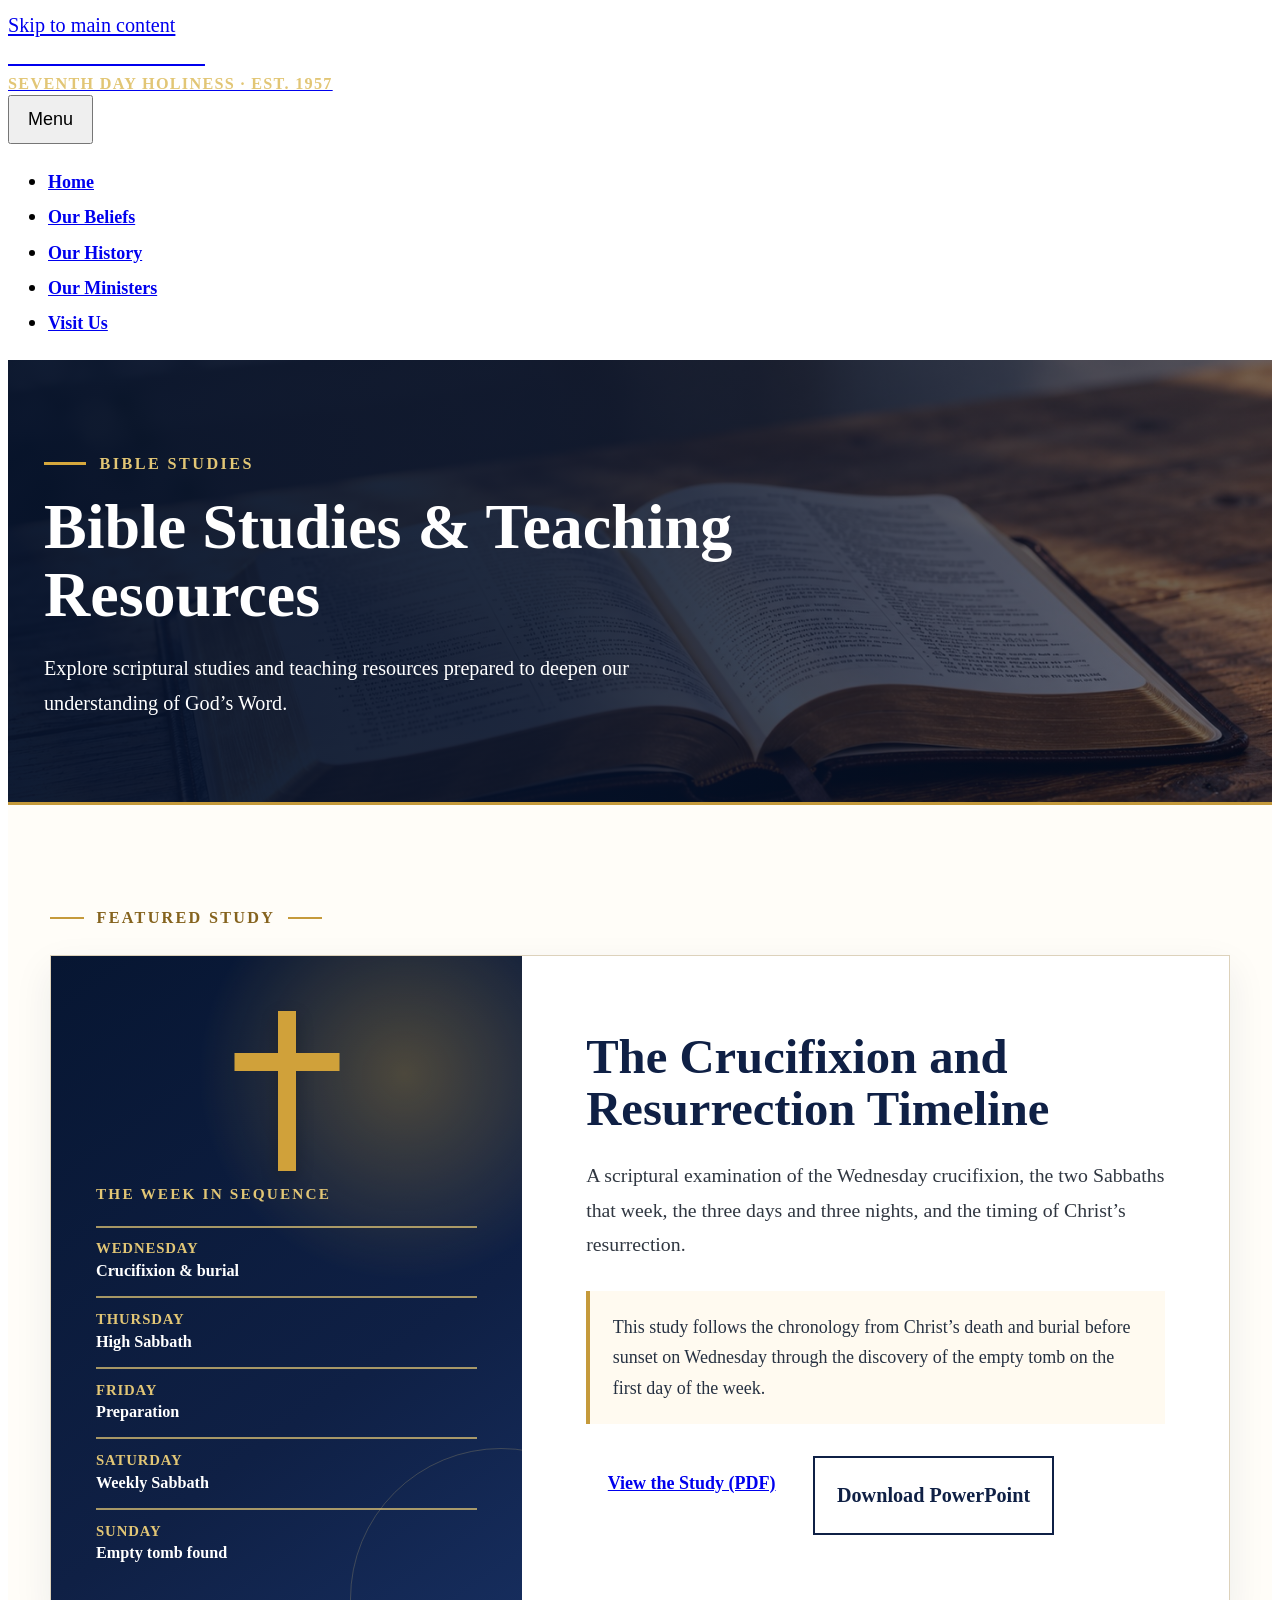
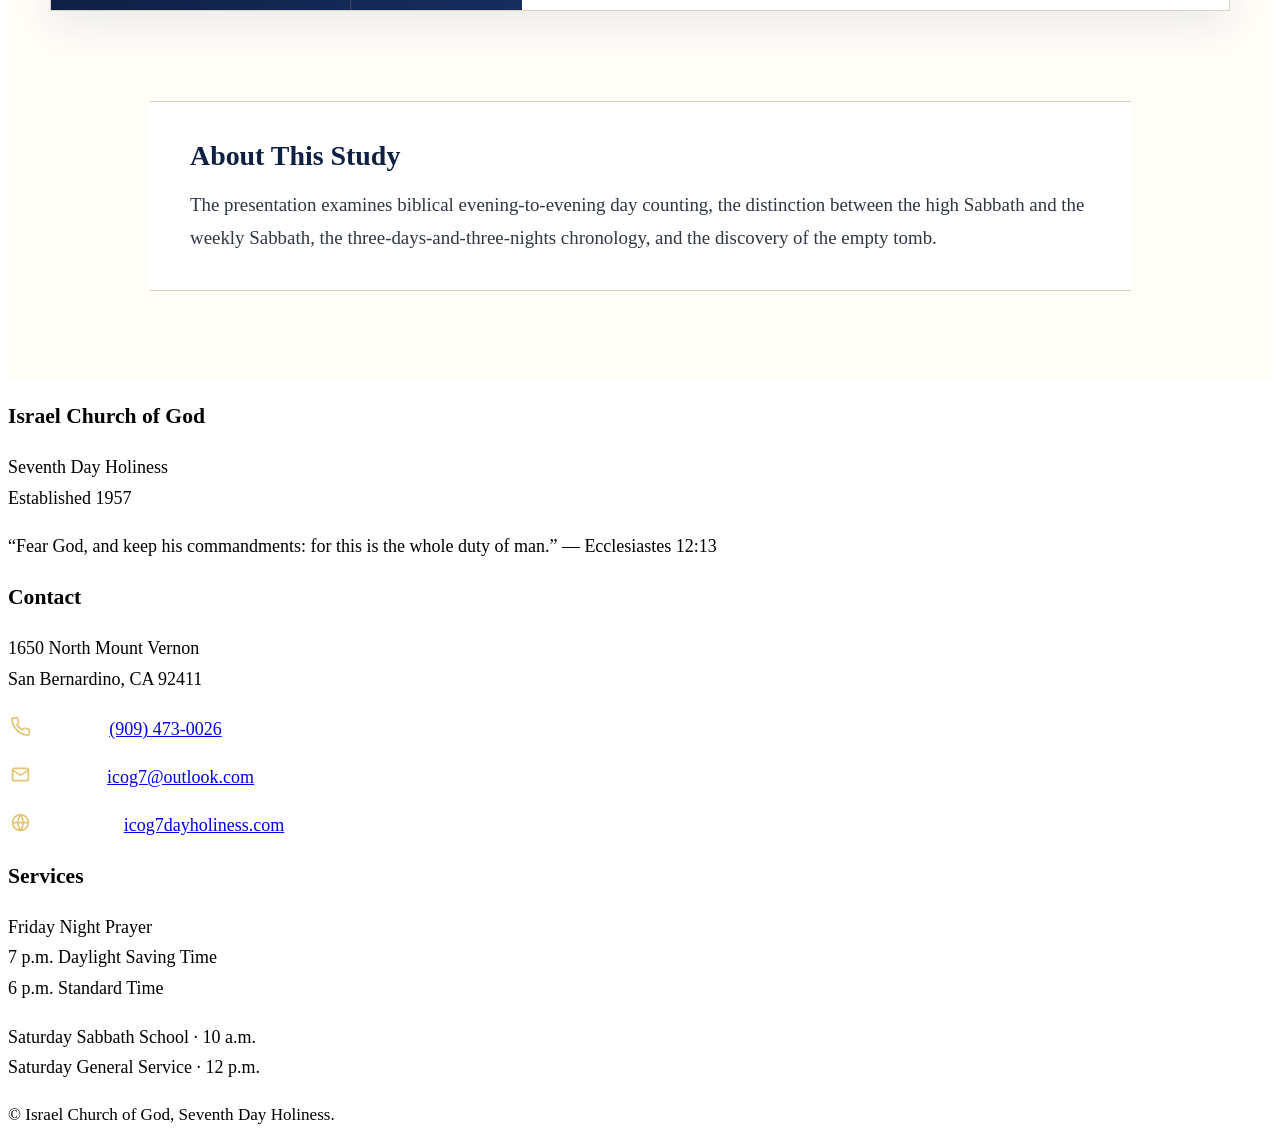
==== bible-studies.html @ 7fd2f8ec "Make Bible study timeline vertical on all devices Updated the featured crucifixion study timeline so" ====
<!doctype html>
<html lang="en">

<head>
<meta charset="utf-8">
<meta name="viewport" content="width=device-width,initial-scale=1">

<title>Bible Studies | Israel Church of God</title>

<meta
  name="description"
  content="Bible studies and teaching resources from Israel Church of God, Seventh Day Holiness."
>

<link rel="stylesheet" href="assets/styles.css">

<link
  rel="icon"
  href="assets/images/church-icon.svg"
  type="image/svg+xml"
>

<style>

/* =========================================================
   ACCESSIBILITY
========================================================= */

html {
  font-size:18px;
}

body {
  font-size:1.12rem;
  line-height:1.75;
}

p,
li {
  line-height:1.75;
}

nav a {
  font-size:1rem !important;
  font-weight:700;
}

.btn {
  min-height:48px;
  padding:.85rem 1.2rem !important;
  font-size:1rem !important;
  font-weight:800;
  line-height:1.25;
}

/* =========================================================
   HEADER
========================================================= */

.brand {
  display:flex;
  align-items:center;
}

.brand strong {
  display:block;
  color:#ffffff !important;
  font-size:1.2rem;
  line-height:1.2;
}

.brand span {
  display:block;
  margin-top:.2rem;
  color:#e2c675 !important;
  font-size:.9rem;
  font-weight:bold;
  letter-spacing:.08em;
  line-height:1.4;
}

.menu-btn {
  min-height:48px;
  padding:.65rem 1rem;
  font-size:1rem !important;
}

/* =========================================================
   BIBLE STUDIES HERO
========================================================= */

.studies-hero {
  position:relative;
  min-height:360px;
  display:flex;
  align-items:center;
  overflow:hidden;
  background:
    linear-gradient(
      90deg,
      rgba(5,18,43,.96) 0%,
      rgba(5,18,43,.89) 42%,
      rgba(5,18,43,.55) 100%
    ),
    url("assets/images/open-bible.jpg")
    center 54% / cover no-repeat;
  border-bottom:3px solid #c59a3b;
}

.studies-hero-inner {
  width:100%;
  max-width:1200px;
  margin:0 auto;
  padding:4.5rem 2rem;
}

.studies-kicker {
  display:inline-flex;
  align-items:center;
  gap:.75rem;
  margin-bottom:.85rem;
  color:#e2c675;
  font-size:.9rem;
  font-weight:800;
  letter-spacing:.15em;
  text-transform:uppercase;
}

.studies-kicker::before {
  content:"";
  width:42px;
  height:3px;
  background:#d6a83d;
}

.studies-hero h1 {
  max-width:800px;
  margin:0 0 1.2rem;
  color:#ffffff;
  font-family:Georgia, "Times New Roman", serif;
  font-size:clamp(2.6rem,5vw,4.25rem);
  line-height:1.06;
}

.studies-hero p {
  max-width:700px;
  margin:0;
  color:#ffffff;
  font-size:1.12rem;
  line-height:1.75;
}

/* =========================================================
   FEATURED STUDY
========================================================= */

.featured-section {
  padding:5rem 0;
  background:#fffdf8;
}

.featured-inner {
  max-width:1180px;
  margin:0 auto;
}

.featured-label {
  display:inline-flex;
  align-items:center;
  gap:.7rem;
  margin-bottom:1.25rem;
  color:#85631e;
  font-size:.9rem;
  font-weight:800;
  letter-spacing:.14em;
  text-transform:uppercase;
}

.featured-label::before,
.featured-label::after {
  content:"";
  width:34px;
  height:2px;
  background:#c59a3b;
}

.featured-study {
  display:grid;
  grid-template-columns:minmax(300px,.8fr) minmax(0,1.2fr);
  overflow:hidden;
  background:#ffffff;
  border:1px solid #ddd2bb;
  box-shadow:0 14px 36px rgba(15,32,69,.08);
}

/* =========================================================
   STUDY VISUAL
========================================================= */

.study-visual {
  position:relative;
  min-height:560px;
  display:flex;
  flex-direction:column;
  justify-content:space-between;
  padding:2.5rem;
  overflow:hidden;
  color:#ffffff;
  background:
    radial-gradient(
      circle at 75% 18%,
      rgba(197,154,59,.35),
      transparent 32%
    ),
    linear-gradient(
      145deg,
      #071632 0%,
      #0f2045 65%,
      #162d5d 100%
    );
}

.study-visual::after {
  content:"";
  position:absolute;
  width:300px;
  height:300px;
  right:-130px;
  bottom:-140px;
  border:1px solid rgba(226,198,117,.22);
  border-radius:50%;
}

.cross-wrap {
  position:relative;
  z-index:1;
  height:180px;
  display:flex;
  align-items:center;
  justify-content:center;
}

.cross {
  position:relative;
  width:18px;
  height:160px;
  background:#d0a13a;
  box-shadow:0 6px 18px rgba(0,0,0,.22);
}

.cross::after {
  content:"";
  position:absolute;
  top:42px;
  left:50%;
  width:105px;
  height:18px;
  background:#d0a13a;
  transform:translateX(-50%);
}

/* =========================================================
   VERTICAL WEEK TIMELINE
========================================================= */

.timeline-mini {
  position:relative;
  z-index:1;
  width:100%;
}

.timeline-mini-label {
  margin-bottom:1rem;
  color:#e2c675;
  font-size:.85rem;
  font-weight:800;
  letter-spacing:.14em;
  text-transform:uppercase;
}

.timeline-mini-grid {
  display:grid;
  grid-template-columns:1fr;
  gap:.75rem;
  width:100%;
}

.timeline-mini-item {
  width:100%;
  padding:.6rem 0 0;
  border-top:2px solid rgba(226,198,117,.72);
  font-size:.9rem;
  font-weight:700;
  line-height:1.4;
  box-sizing:border-box;
}

.timeline-mini-item strong {
  display:block;
  margin-bottom:.05rem;
  color:#e2c675;
  font-size:.82rem;
  letter-spacing:.06em;
  text-transform:uppercase;
}

/* =========================================================
   STUDY COPY
========================================================= */

.study-copy {
  display:flex;
  flex-direction:column;
  justify-content:center;
  padding:clamp(2.5rem,5vw,4.5rem);
}

.study-copy h2 {
  max-width:720px;
  margin:0 0 1.25rem;
  color:#0f2045;
  font-family:Georgia, "Times New Roman", serif;
  font-size:clamp(2.2rem,3.8vw,3.4rem);
  line-height:1.08;
}

.study-intro {
  max-width:700px;
  margin:0 0 1.6rem;
  color:#303741;
  font-size:1.1rem;
  line-height:1.75;
}

.study-summary {
  max-width:700px;
  margin:0 0 1.8rem;
  padding:1.15rem 1.25rem;
  color:#263142;
  background:#fffaf0;
  border-left:4px solid #c59a3b;
  font-size:1rem;
  line-height:1.7;
}

.study-actions {
  display:flex;
  flex-wrap:wrap;
  gap:.9rem;
}

.study-actions .btn-secondary {
  display:inline-flex;
  align-items:center;
  justify-content:center;
  min-height:48px;
  padding:.85rem 1.2rem;
  color:#0f2045;
  background:#ffffff;
  border:2px solid #0f2045;
  font-weight:800;
  text-decoration:none;
  box-sizing:border-box;
}

.study-actions .btn-secondary:hover,
.study-actions .btn-secondary:focus {
  color:#ffffff;
  background:#0f2045;
}

/* =========================================================
   ABOUT THE STUDY
========================================================= */

.study-note-section {
  padding:0 0 5rem;
  background:#fffdf8;
}

.study-note {
  max-width:900px;
  margin:0 auto;
  padding:2rem 2.25rem;
  background:#ffffff;
  border-top:1px solid #d9cfb9;
  border-bottom:1px solid #d9cfb9;
}

.study-note h3 {
  margin:0 0 .75rem;
  color:#0f2045;
  font-family:Georgia, "Times New Roman", serif;
  font-size:1.55rem;
  line-height:1.3;
}

.study-note p {
  margin:0;
  color:#303741;
  font-size:1.05rem;
  line-height:1.75;
}

/* =========================================================
   FOOTER
========================================================= */

footer h3 {
  font-size:1.2rem !important;
  line-height:1.3;
}

footer p,
footer a {
  font-size:1rem !important;
  line-height:1.7;
}

.copyright {
  font-size:.95rem !important;
  line-height:1.6;
}

.footer-contact-list {
  display:flex;
  flex-direction:column;
  gap:.85rem;
  margin-top:1rem;
}

.footer-contact-item {
  display:flex;
  align-items:flex-start;
  gap:.65rem;
  line-height:1.6;
}

.footer-contact-icon {
  display:inline-flex;
  width:24px;
  height:24px;
  flex:0 0 24px;
  align-items:center;
  justify-content:center;
  margin-top:.15rem;
  color:#e2c675;
}

.footer-contact-icon svg {
  display:block;
  width:21px;
  height:21px;
  fill:none;
  stroke:currentColor;
  stroke-width:2;
  stroke-linecap:round;
  stroke-linejoin:round;
}

.footer-contact-text {
  min-width:0;
}

.footer-contact-label {
  color:#ffffff;
  font-weight:800;
}

.footer-contact-item a {
  overflow-wrap:anywhere;
}

/* =========================================================
   FOCUS VISIBILITY
========================================================= */

a:focus-visible,
button:focus-visible {
  outline:3px solid #f1c75b;
  outline-offset:4px;
}

/* =========================================================
   RESPONSIVE
========================================================= */

@media(max-width:900px) {

  .featured-study {
    grid-template-columns:1fr;
  }

  .study-visual {
    min-height:520px;
  }

  .cross-wrap {
    height:150px;
  }

}

@media(max-width:700px) {

  .studies-hero {
    min-height:320px;
  }

  .studies-hero-inner {
    padding:3.5rem 1.35rem;
  }

  .featured-section {
    padding:3.75rem 0;
  }

  .featured-inner {
    padding:0 1.35rem;
  }

  .study-visual {
    min-height:520px;
    padding:2rem 1.35rem;
  }

  .cross-wrap {
    height:145px;
  }

  .study-copy {
    padding:2.75rem 1.35rem;
  }

  .study-actions {
    flex-direction:column;
  }

  .study-actions a {
    width:100%;
    box-sizing:border-box;
    text-align:center;
  }

  .study-note-section {
    padding:0 1.35rem 4rem;
  }

  .study-note {
    padding:1.75rem 1.35rem;
  }

}

@media(max-width:560px) {

  html {
    font-size:17px;
  }

  .brand strong {
    font-size:1.08rem;
  }

  .brand span {
    font-size:.88rem;
    letter-spacing:.06em;
  }

  .studies-hero h1 {
    font-size:clamp(2.4rem,11vw,3.1rem);
  }

  .study-copy h2 {
    font-size:clamp(2.1rem,9vw,2.8rem);
  }

  .timeline-mini-item {
    font-size:.95rem;
  }

  .timeline-mini-item strong {
    font-size:.85rem;
  }

}

</style>
</head>

<body>

<a class="skip" href="#main">
Skip to main content
</a>

<header>

<div class="header-inner">

<a class="brand" href="index.html">

<div>

<strong>
Israel Church of God
</strong>

<span>
SEVENTH DAY HOLINESS · EST. 1957
</span>

</div>

</a>

<button
  class="menu-btn"
  type="button"
  aria-expanded="false"
>
Menu
</button>

<nav aria-label="Primary navigation">

<ul>

<li>
<a href="index.html">
Home
</a>
</li>

<li>
<a href="beliefs.html">
Our Beliefs
</a>
</li>

<li>
<a href="history.html">
Our History
</a>
</li>

<li>
<a href="ministers.html">
Our Ministers
</a>
</li>

<li>
<a href="visit.html">
Visit Us
</a>
</li>

</ul>

</nav>

</div>

</header>

<main id="main">

<!-- =========================================================
     BIBLE STUDIES HERO
========================================================= -->

<section class="studies-hero">

<div class="studies-hero-inner">

<div class="studies-kicker">
Bible Studies
</div>

<h1>
Bible Studies &amp; Teaching Resources
</h1>

<p>
Explore scriptural studies and teaching resources prepared to
deepen our understanding of God’s Word.
</p>

</div>

</section>

<!-- =========================================================
     FEATURED STUDY
========================================================= -->

<section class="featured-section">

<div class="container">

<div class="featured-inner">

<div class="featured-label">
Featured Study
</div>

<article class="featured-study">

<!-- LEFT VISUAL PANEL -->

<div class="study-visual" aria-hidden="true">

<div class="cross-wrap">
<div class="cross"></div>
</div>

<div class="timeline-mini">

<div class="timeline-mini-label">
The Week in Sequence
</div>

<div class="timeline-mini-grid">

<div class="timeline-mini-item">
<strong>Wednesday</strong>
Crucifixion &amp; burial
</div>

<div class="timeline-mini-item">
<strong>Thursday</strong>
High Sabbath
</div>

<div class="timeline-mini-item">
<strong>Friday</strong>
Preparation
</div>

<div class="timeline-mini-item">
<strong>Saturday</strong>
Weekly Sabbath
</div>

<div class="timeline-mini-item">
<strong>Sunday</strong>
Empty tomb found
</div>

</div>

</div>

</div>

<!-- RIGHT STUDY CONTENT -->

<div class="study-copy">

<h2>
The Crucifixion and Resurrection Timeline
</h2>

<p class="study-intro">
A scriptural examination of the Wednesday crucifixion,
the two Sabbaths that week, the three days and three nights,
and the timing of Christ’s resurrection.
</p>

<div class="study-summary">
This study follows the chronology from Christ’s death and burial
before sunset on Wednesday through the discovery of the empty tomb
on the first day of the week.
</div>

<div class="study-actions">

<a
  class="btn btn-gold"
  href="assets/studies/crucifixion-resurrection-timeline.pdf"
  target="_blank"
  rel="noopener"
>
View the Study (PDF)
</a>

<a
  class="btn-secondary"
  href="assets/studies/crucifixion-resurrection-timeline.pptx"
  download
>
Download PowerPoint
</a>

</div>

</div>

</article>

</div>

</div>

</section>

<!-- =========================================================
     ABOUT THE STUDY
========================================================= -->

<section class="study-note-section">

<div class="study-note">

<h3>
About This Study
</h3>

<p>
The presentation examines biblical evening-to-evening
day counting, the distinction between the high Sabbath and
the weekly Sabbath, the three-days-and-three-nights chronology,
and the discovery of the empty tomb.
</p>

</div>

</section>

</main>

<footer>

<div class="footer-grid">

<div>

<h3>
Israel Church of God
</h3>

<p>
Seventh Day Holiness<br>
Established 1957
</p>

<p>
“Fear God, and keep his commandments: for this is the whole
duty of man.” — Ecclesiastes 12:13
</p>

</div>

<div>

<h3>
Contact
</h3>

<p>
1650 North Mount Vernon<br>
San Bernardino, CA 92411
</p>

<div class="footer-contact-list">

<div class="footer-contact-item">

<span
  class="footer-contact-icon"
  aria-hidden="true"
>
<svg viewBox="0 0 24 24">
  <path d="M22 16.92v3a2 2 0 0 1-2.18 2 19.79 19.79 0 0 1-8.63-3.07 19.5 19.5 0 0 1-6-6A19.79 19.79 0 0 1 2.12 4.18 2 2 0 0 1 4.11 2h3a2 2 0 0 1 2 1.72c.12.9.33 1.78.62 2.63a2 2 0 0 1-.45 2.11L8 9.73a16 16 0 0 0 6 6l1.27-1.27a2 2 0 0 1 2.11-.45c.85.29 1.73.5 2.63.62A2 2 0 0 1 22 16.92z"/>
</svg>
</span>

<div class="footer-contact-text">

<span class="footer-contact-label">
Phone:
</span>

<a href="tel:+19094730026">
(909) 473-0026
</a>

</div>

</div>

<div class="footer-contact-item">

<span
  class="footer-contact-icon"
  aria-hidden="true"
>
<svg viewBox="0 0 24 24">
  <rect x="3" y="5" width="18" height="14" rx="2"/>
  <path d="m3 7 9 6 9-6"/>
</svg>
</span>

<div class="footer-contact-text">

<span class="footer-contact-label">
Email:
</span>

<a href="mailto:icog7@outlook.com">
icog7@outlook.com
</a>

</div>

</div>

<div class="footer-contact-item">

<span
  class="footer-contact-icon"
  aria-hidden="true"
>
<svg viewBox="0 0 24 24">
  <circle cx="12" cy="12" r="9"/>
  <path d="M3 12h18"/>
  <path d="M12 3a15 15 0 0 1 0 18"/>
  <path d="M12 3a15 15 0 0 0 0 18"/>
</svg>
</span>

<div class="footer-contact-text">

<span class="footer-contact-label">
Website:
</span>

<a
  href="https://icog7dayholiness.com"
  target="_blank"
  rel="noopener"
>
icog7dayholiness.com
</a>

</div>

</div>

</div>

</div>

<div>

<h3>
Services
</h3>

<p>
Friday Night Prayer<br>
7 p.m. Daylight Saving Time<br>
6 p.m. Standard Time
</p>

<p>
Saturday Sabbath School · 10 a.m.<br>
Saturday General Service · 12 p.m.
</p>

</div>

</div>

<div class="copyright">
© <span data-year></span>
Israel Church of God, Seventh Day Holiness.
</div>

</footer>

<script src="assets/script.js"></script>

</body>
</html>
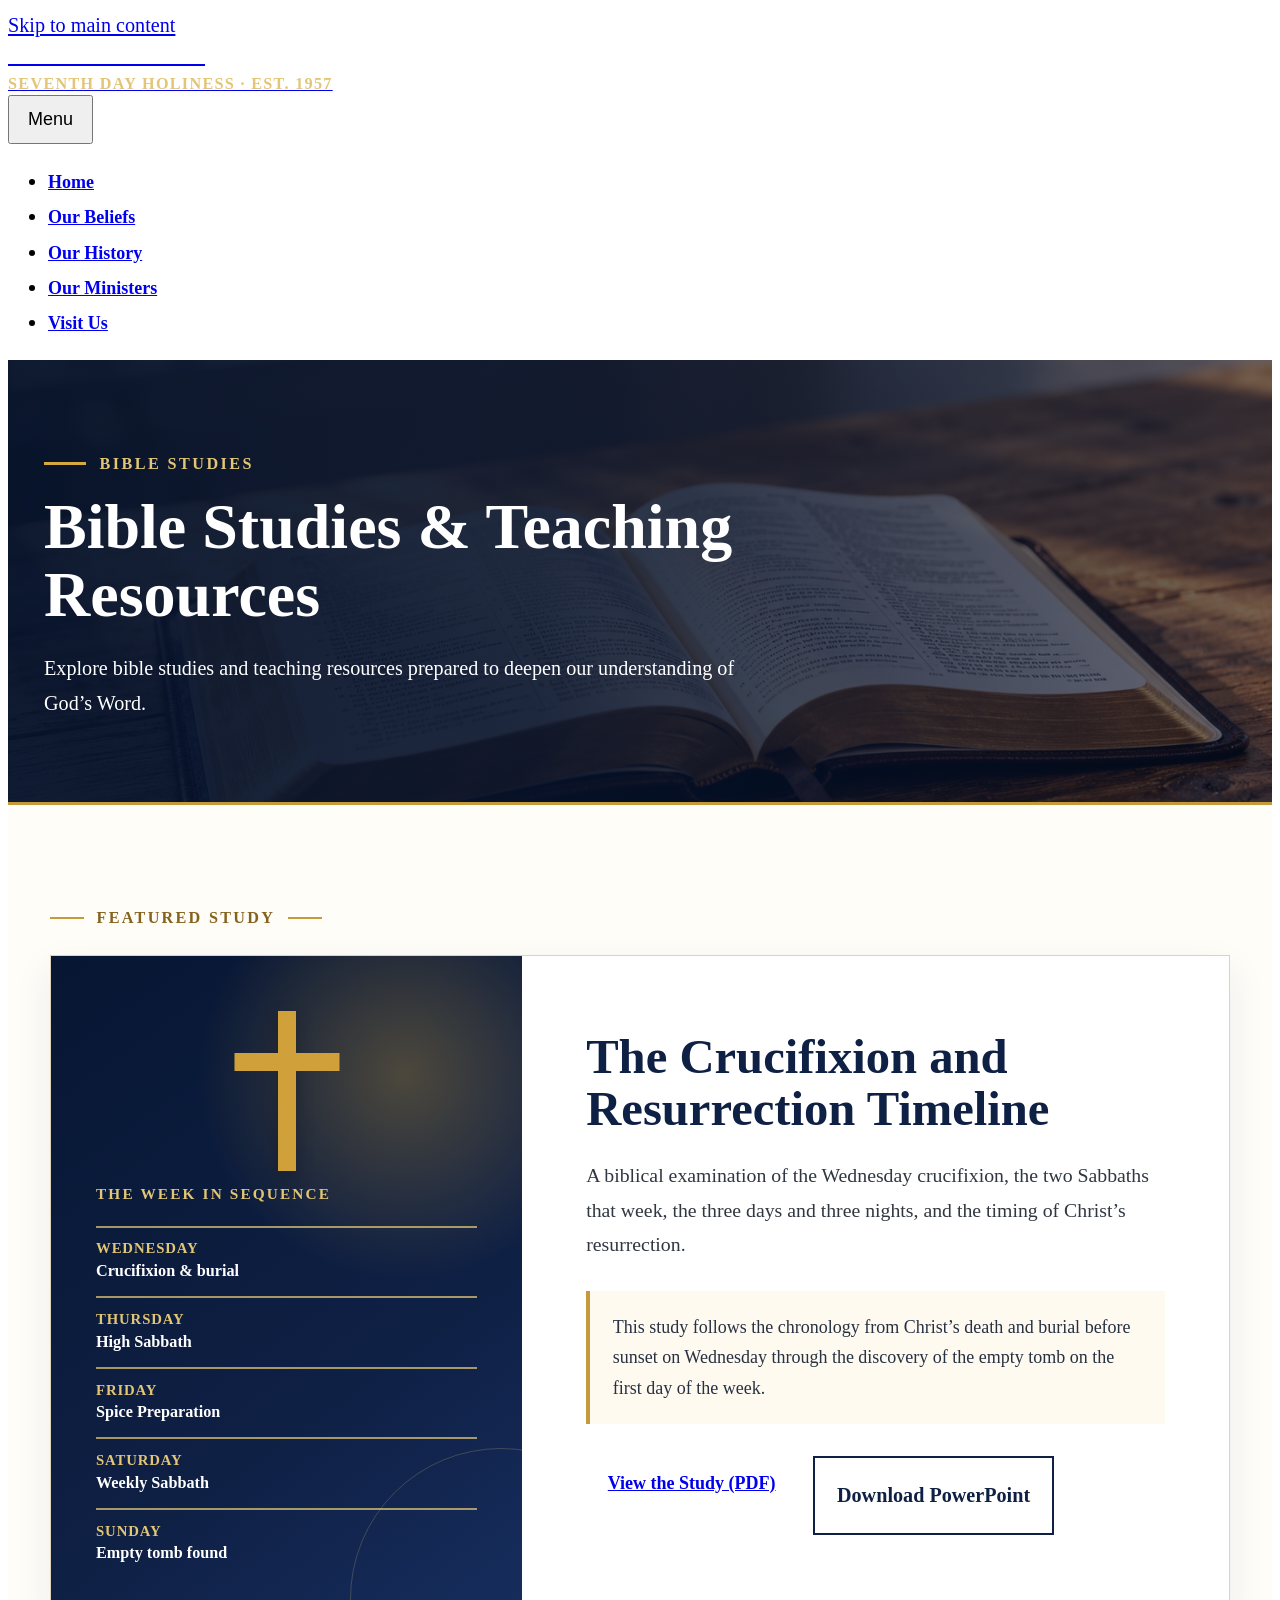
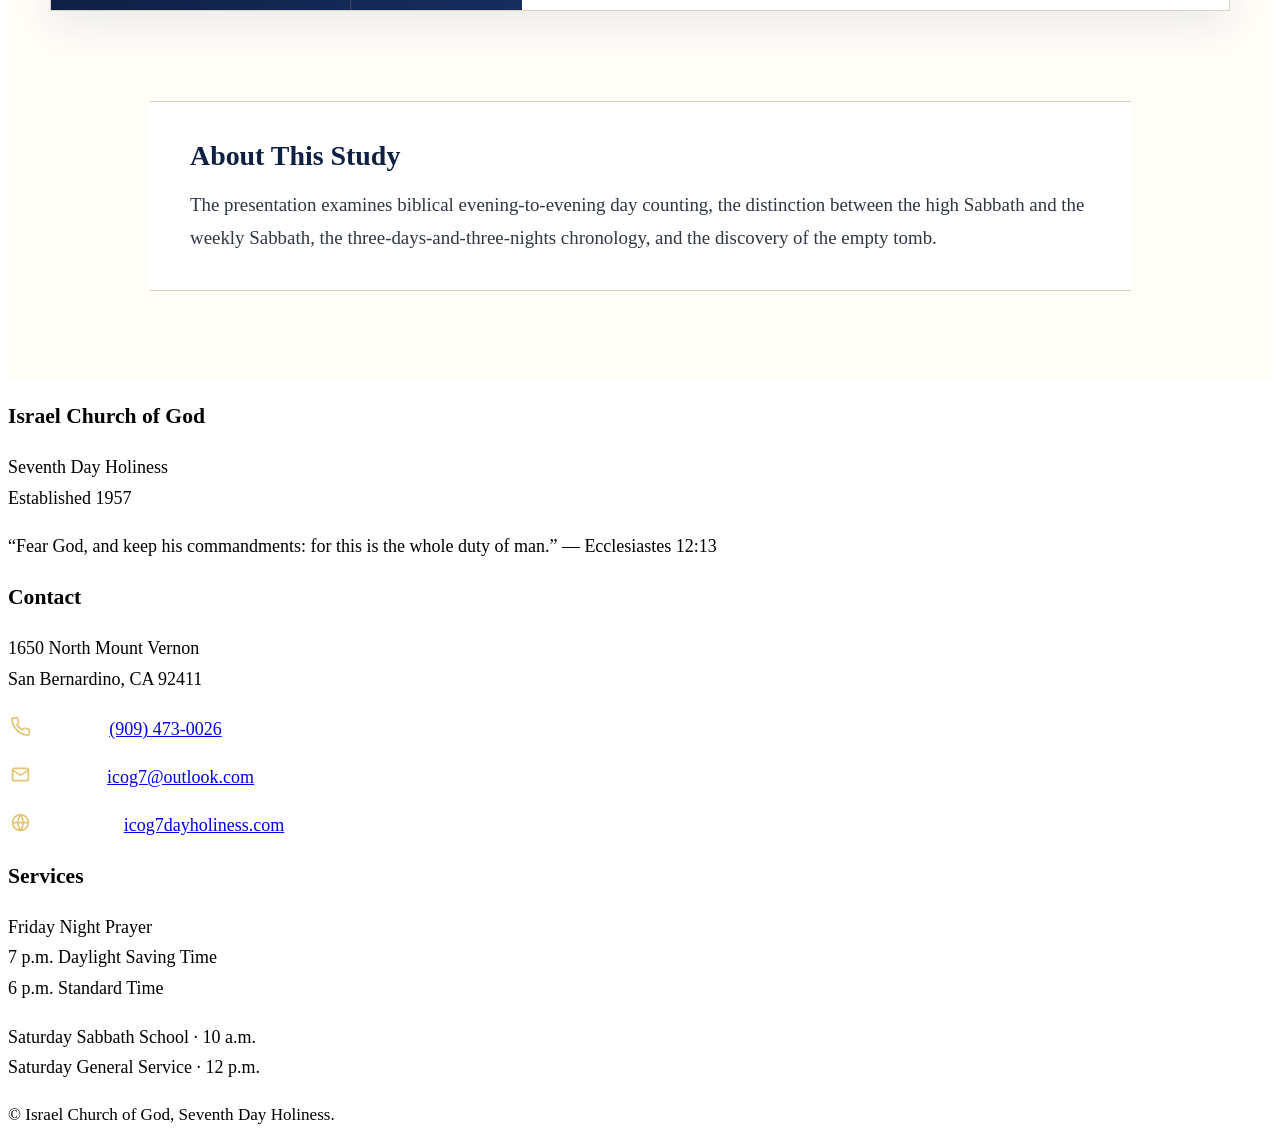
==== commit 8ecadcaf: "Edited scriptural and spice preparation We don't call off the bible scripture so I removed that refe" ====
--- a/bible-studies.html
+++ b/bible-studies.html
@@ -683,7 +683,7 @@
 </h1>
 
 <p>
-Explore scriptural studies and teaching resources prepared to
+Explore bible studies and teaching resources prepared to
 deepen our understanding of God’s Word.
 </p>
 
@@ -735,7 +735,7 @@
 
 <div class="timeline-mini-item">
 <strong>Friday</strong>
-Preparation
+Spice Preparation
 </div>
 
 <div class="timeline-mini-item">
@@ -763,7 +763,7 @@
 </h2>
 
 <p class="study-intro">
-A scriptural examination of the Wednesday crucifixion,
+A biblical examination of the Wednesday crucifixion,
 the two Sabbaths that week, the three days and three nights,
 and the timing of Christ’s resurrection.
 </p>
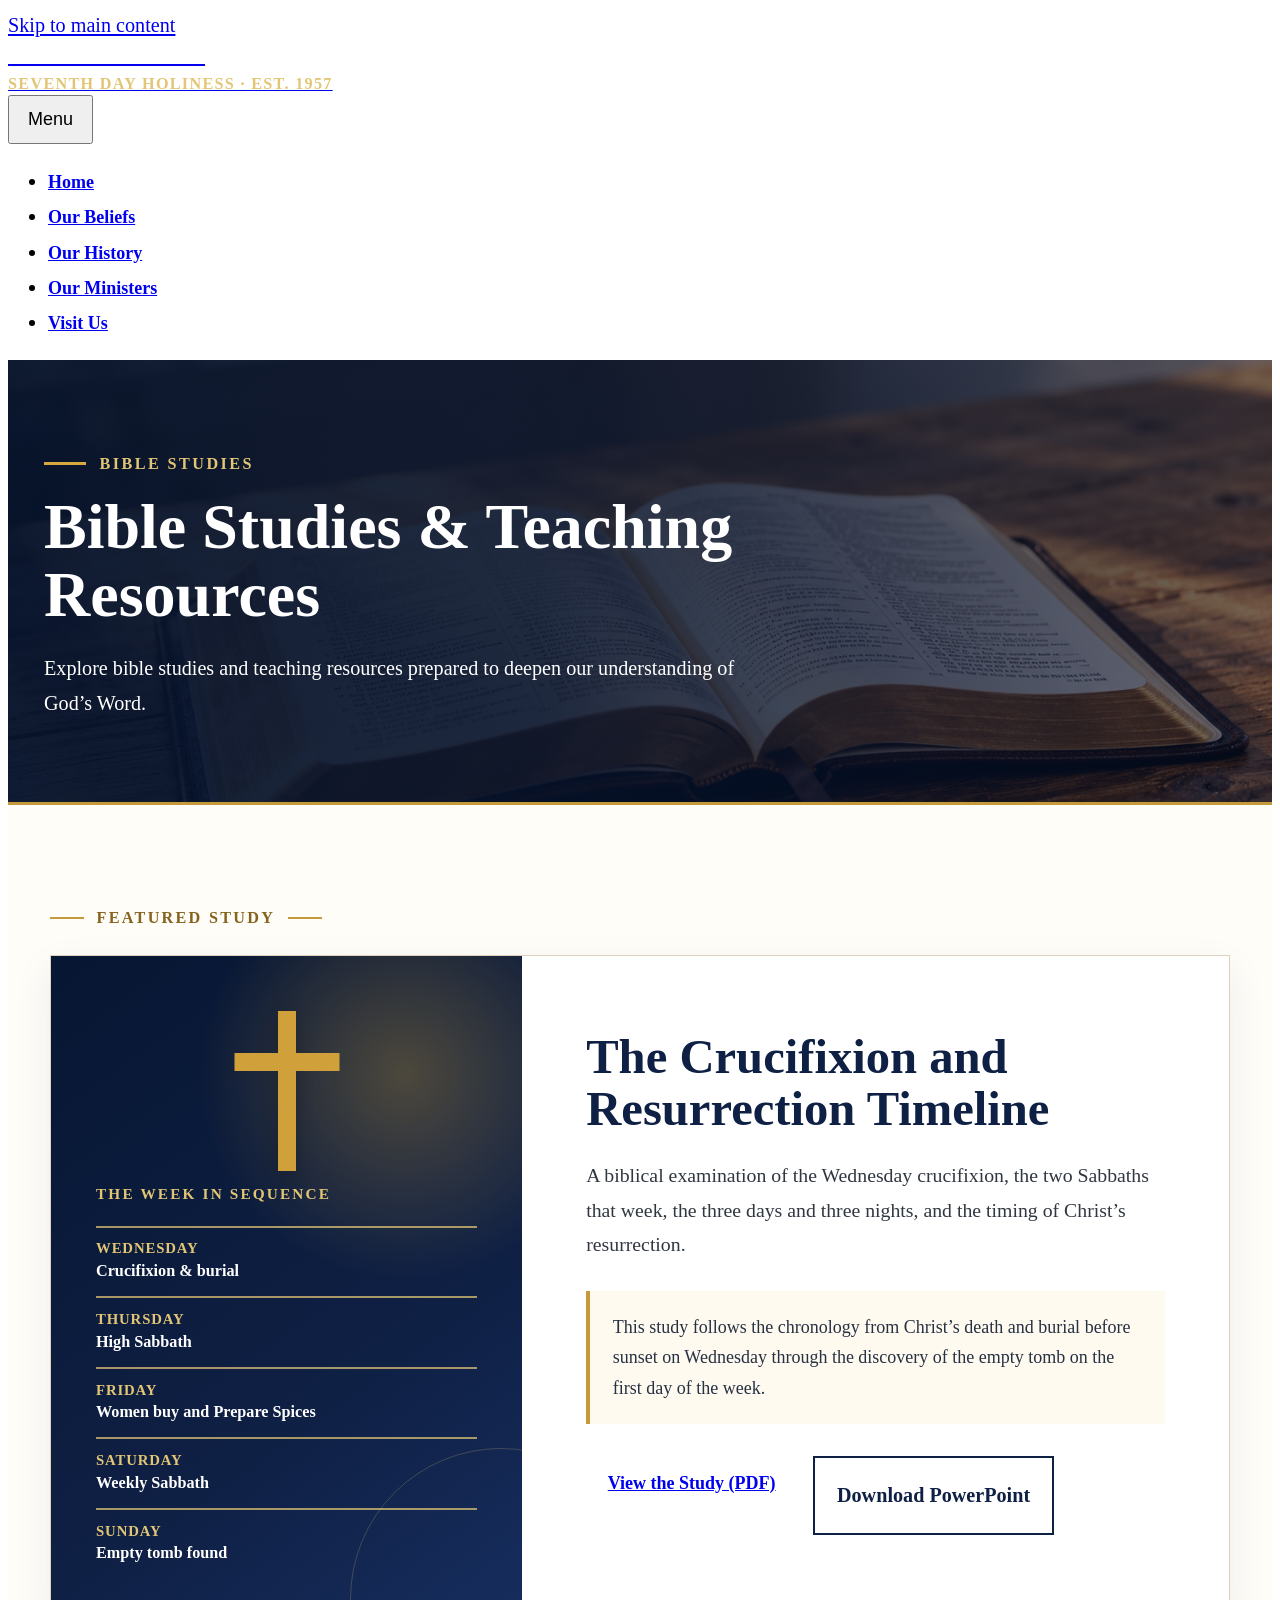
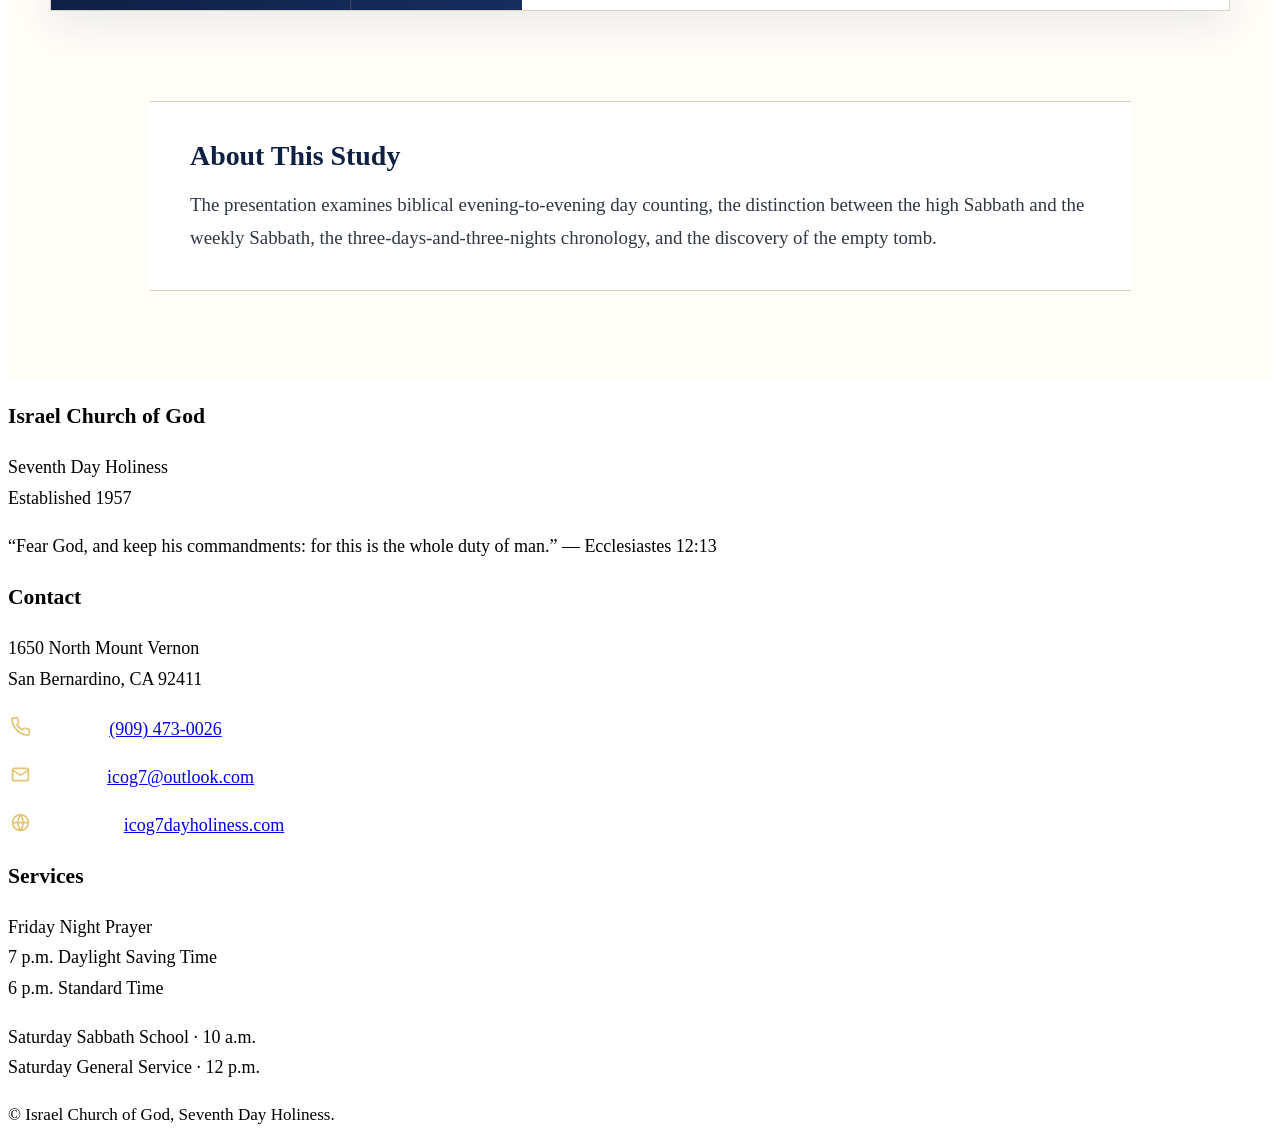
==== commit 10d832c7: "Update bible-studies.html" ====
--- a/bible-studies.html
+++ b/bible-studies.html
@@ -735,7 +735,7 @@
 
 <div class="timeline-mini-item">
 <strong>Friday</strong>
-Spice Preparation
+Women buy and Prepare Spices
 </div>
 
 <div class="timeline-mini-item">
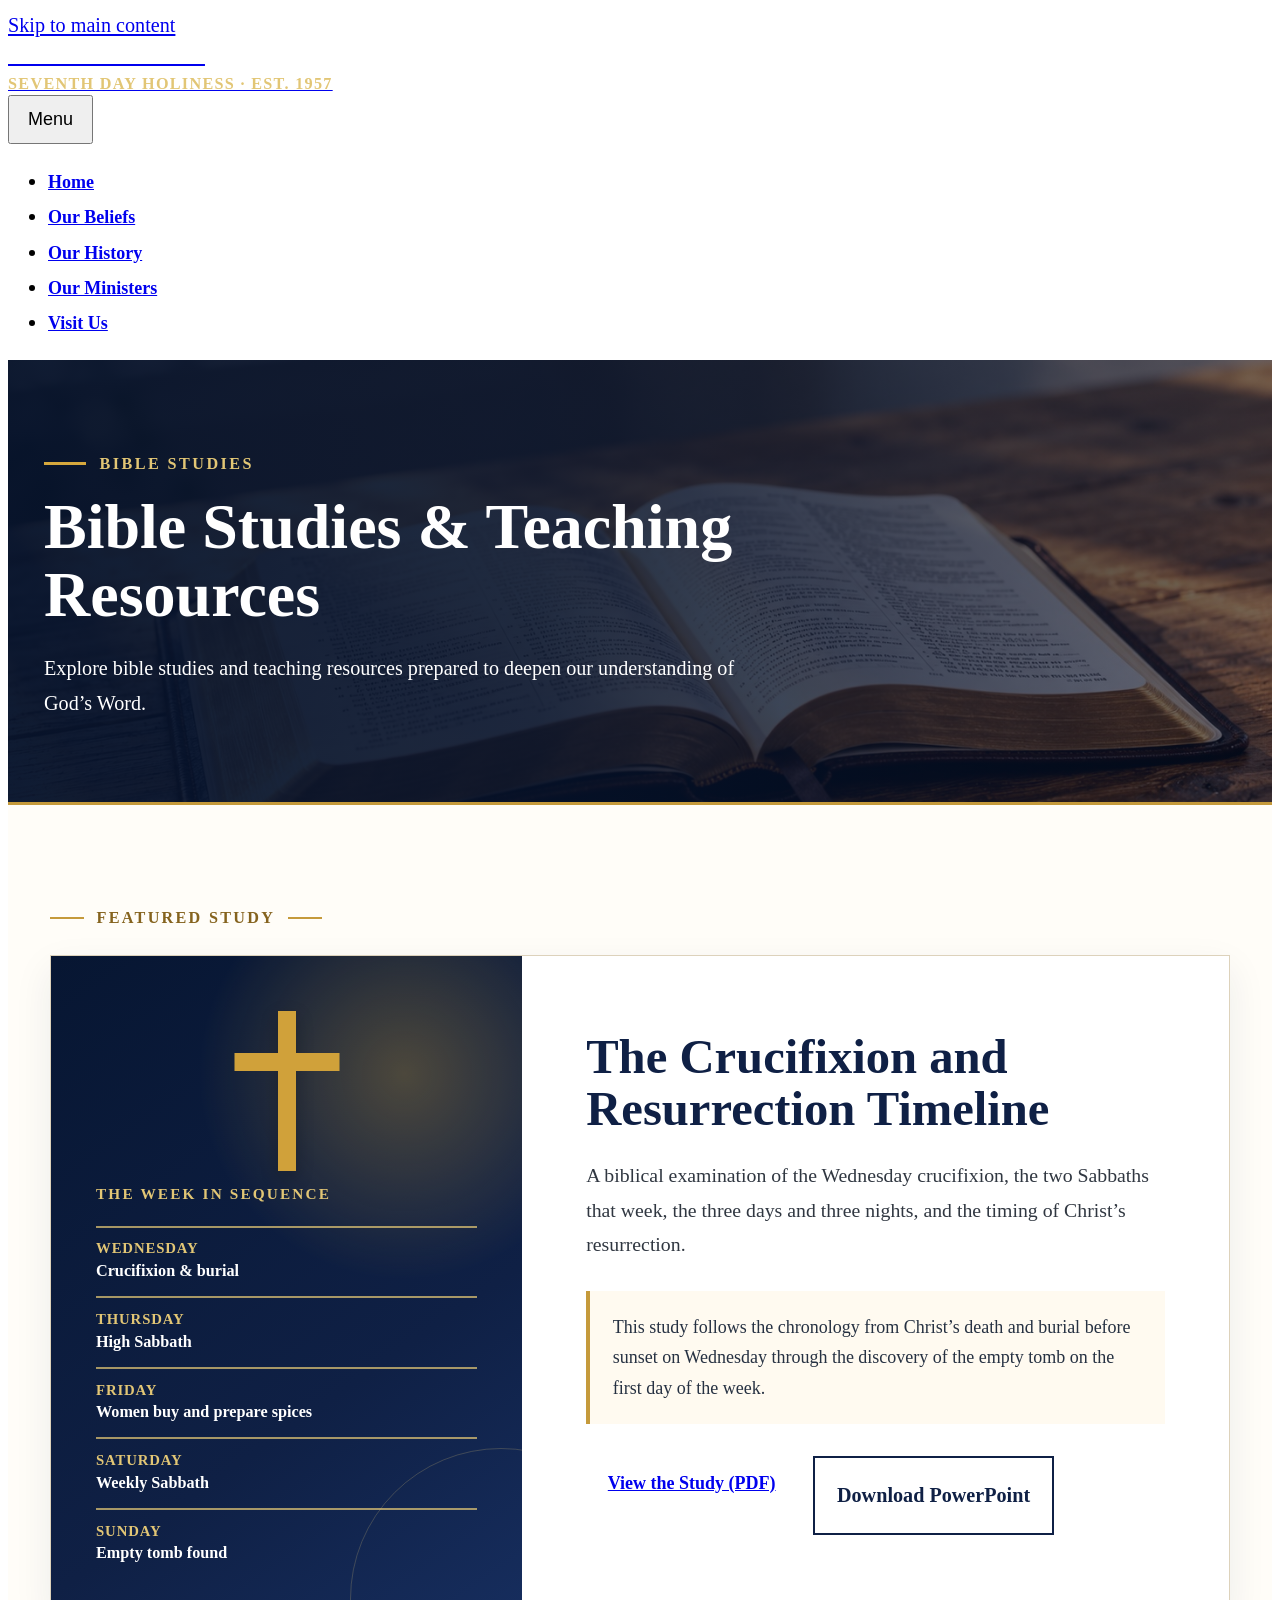
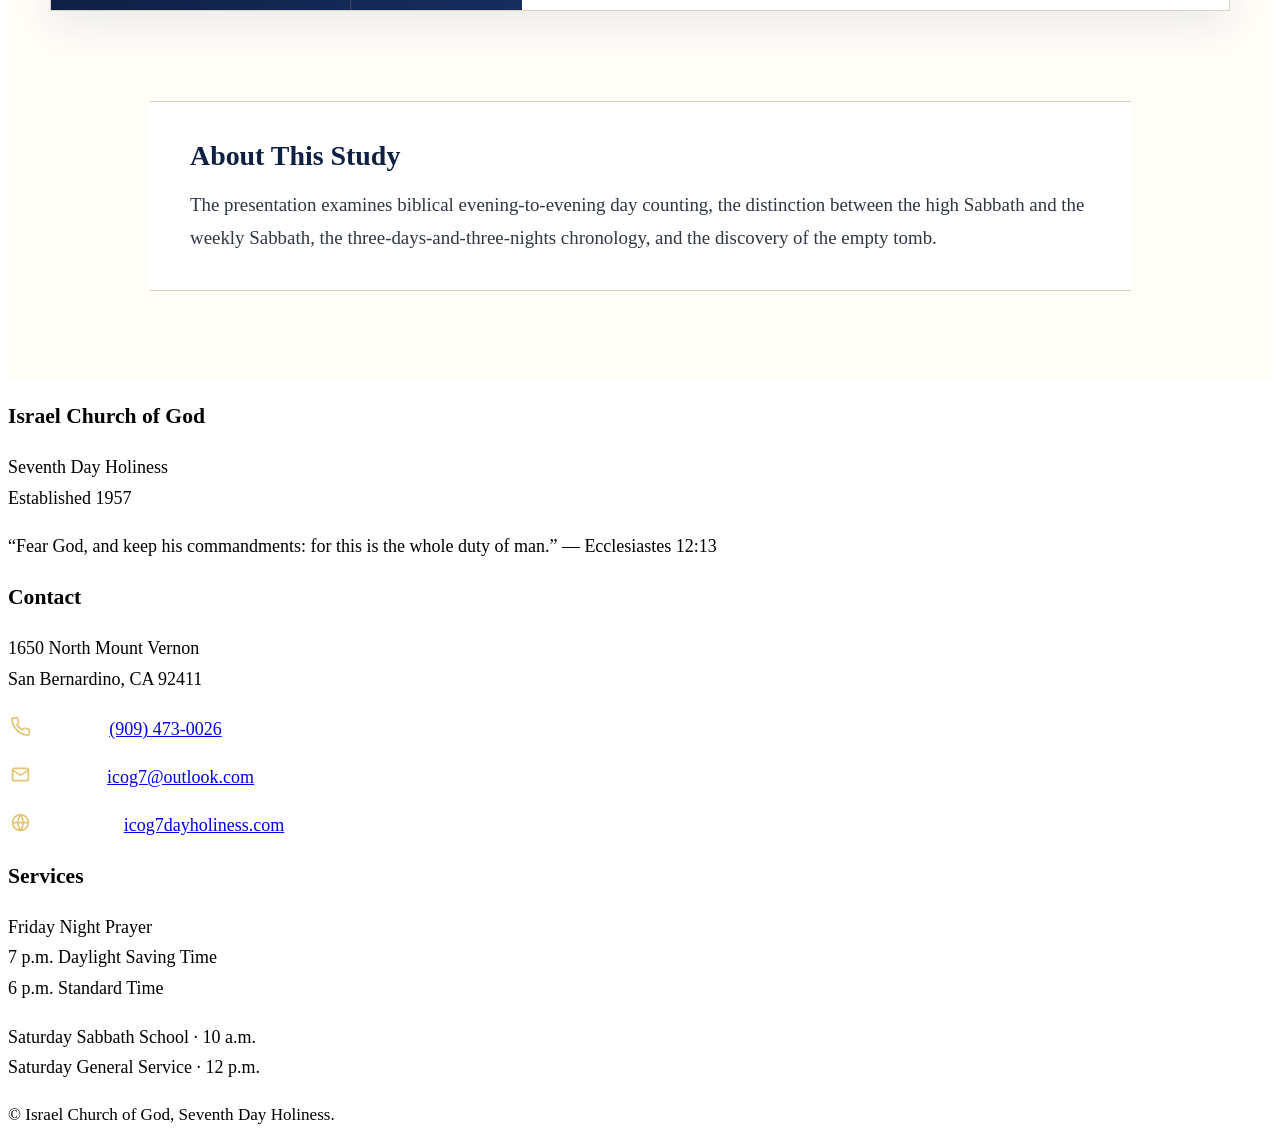
==== commit b56ad4b6: "Update bible-studies.html" ====
--- a/bible-studies.html
+++ b/bible-studies.html
@@ -735,7 +735,7 @@
 
 <div class="timeline-mini-item">
 <strong>Friday</strong>
-Women buy and Prepare Spices
+Women buy and prepare spices
 </div>
 
 <div class="timeline-mini-item">
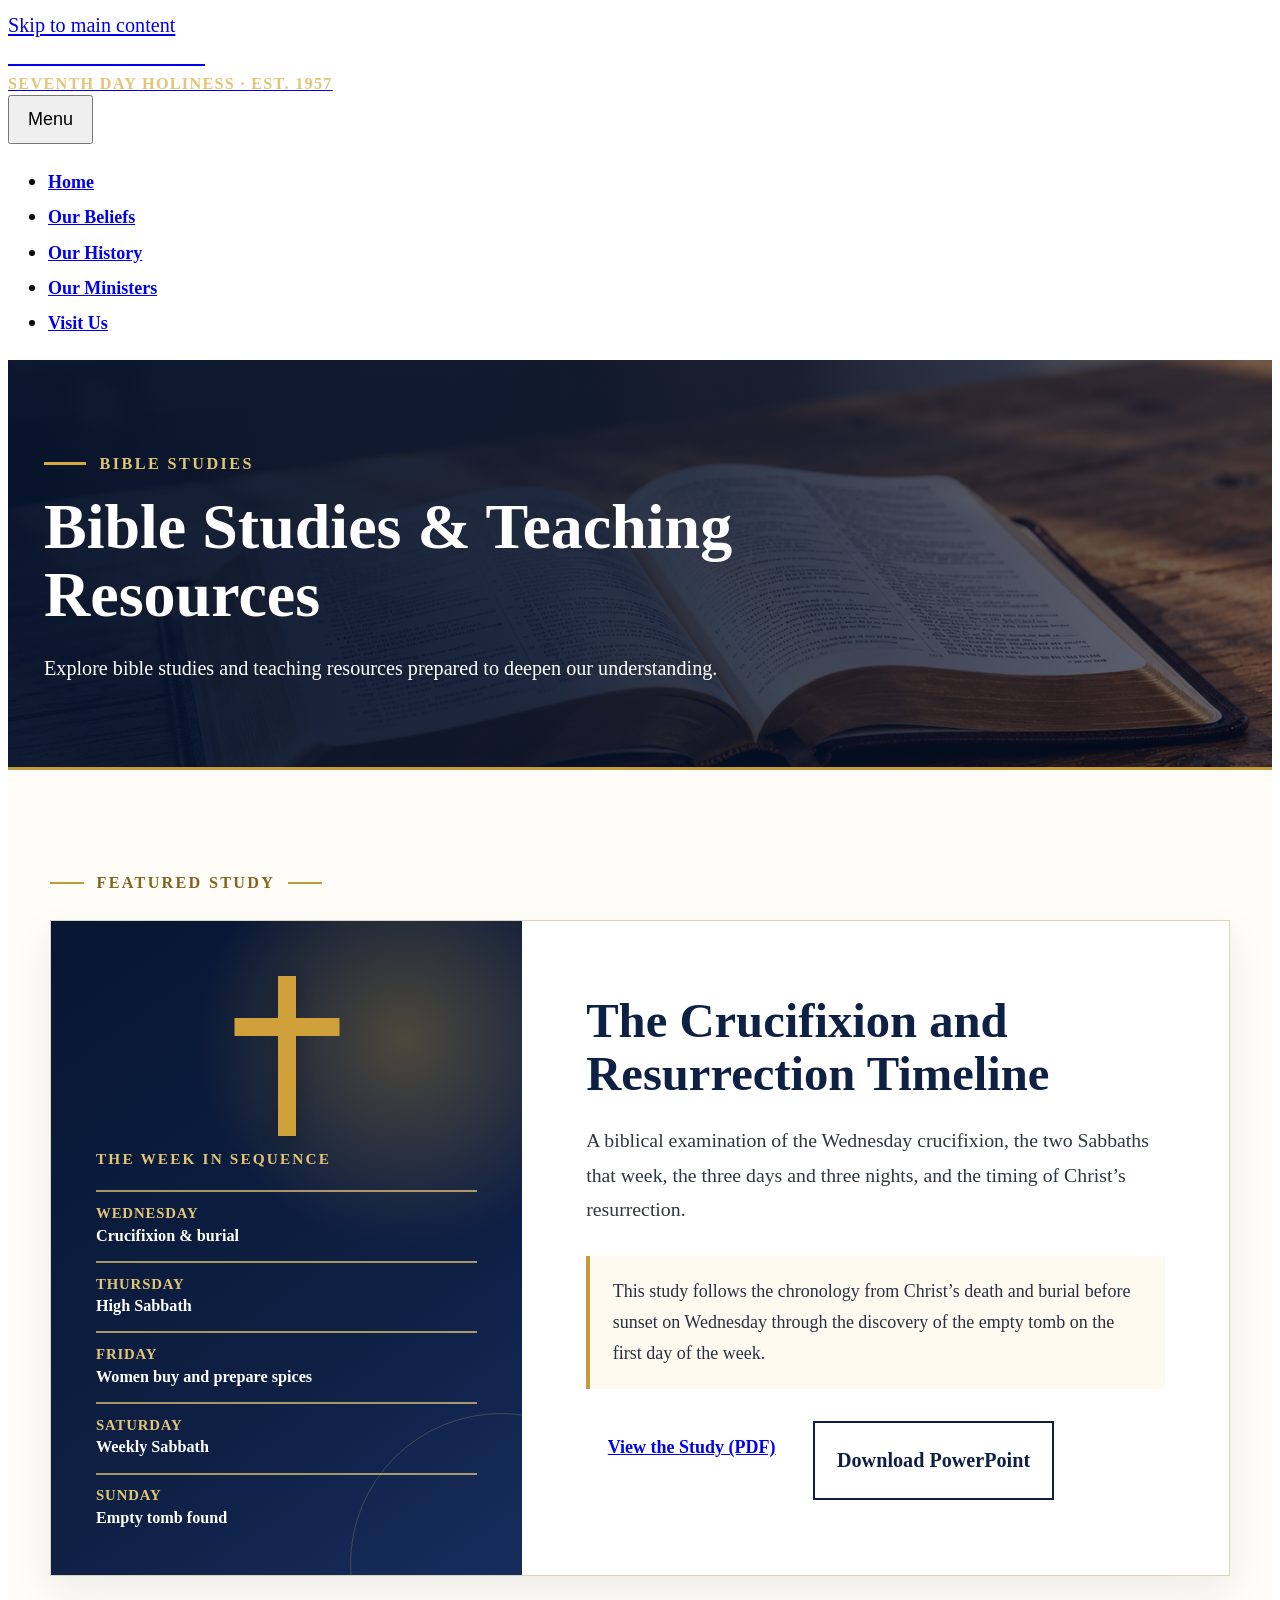
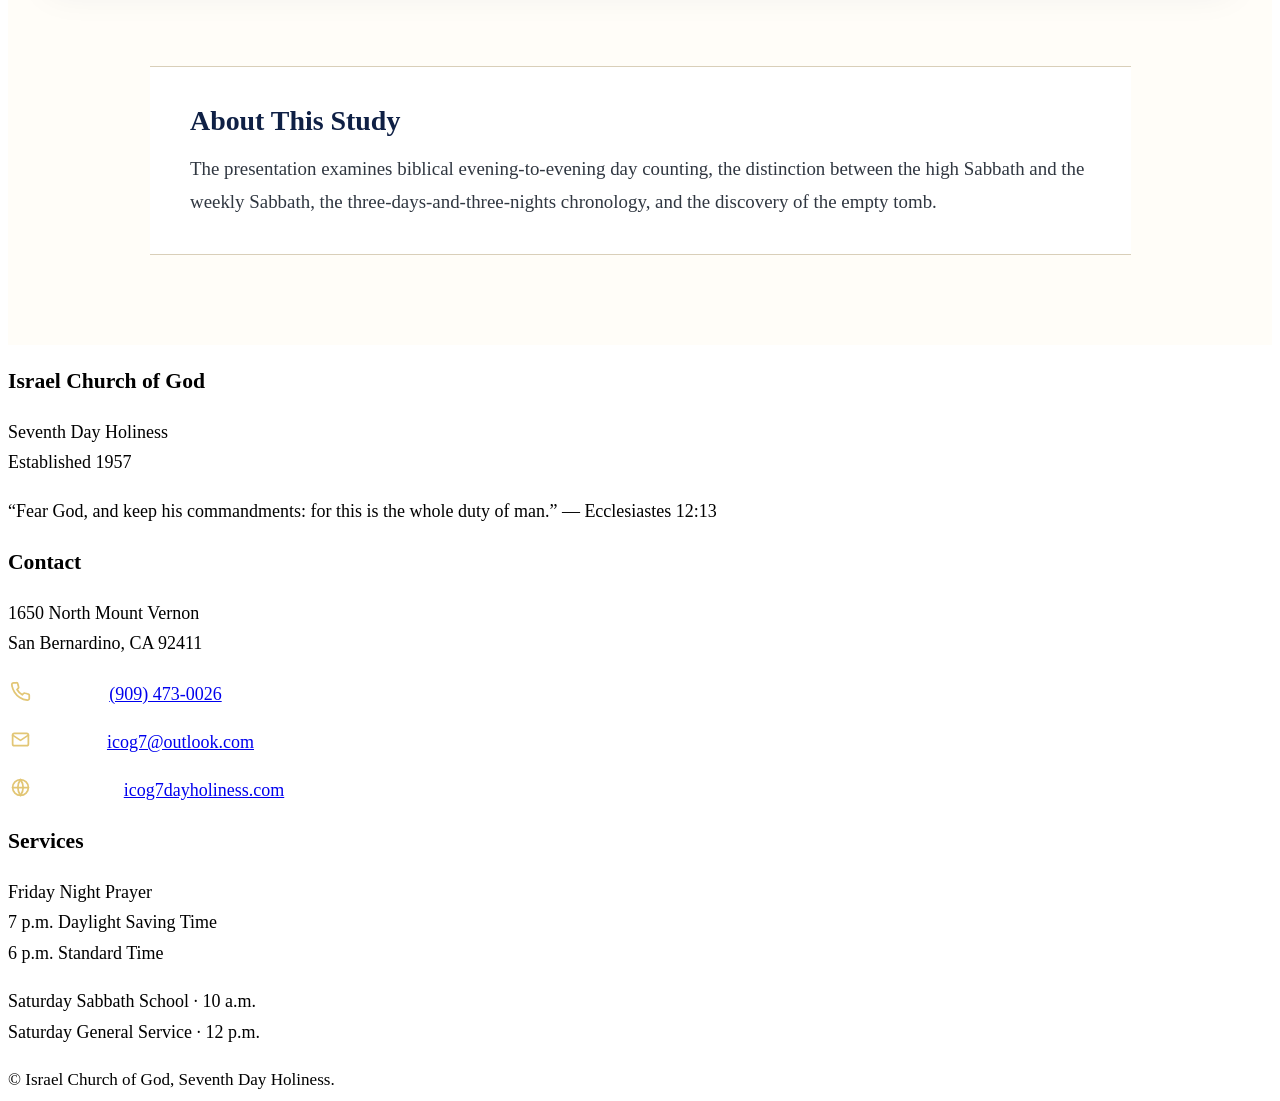
==== commit 27f44a0b: "Update bible-studies.html" ====
--- a/bible-studies.html
+++ b/bible-studies.html
@@ -684,7 +684,7 @@
 
 <p>
 Explore bible studies and teaching resources prepared to
-deepen our understanding of God’s Word.
+deepen our understanding.
 </p>
 
 </div>
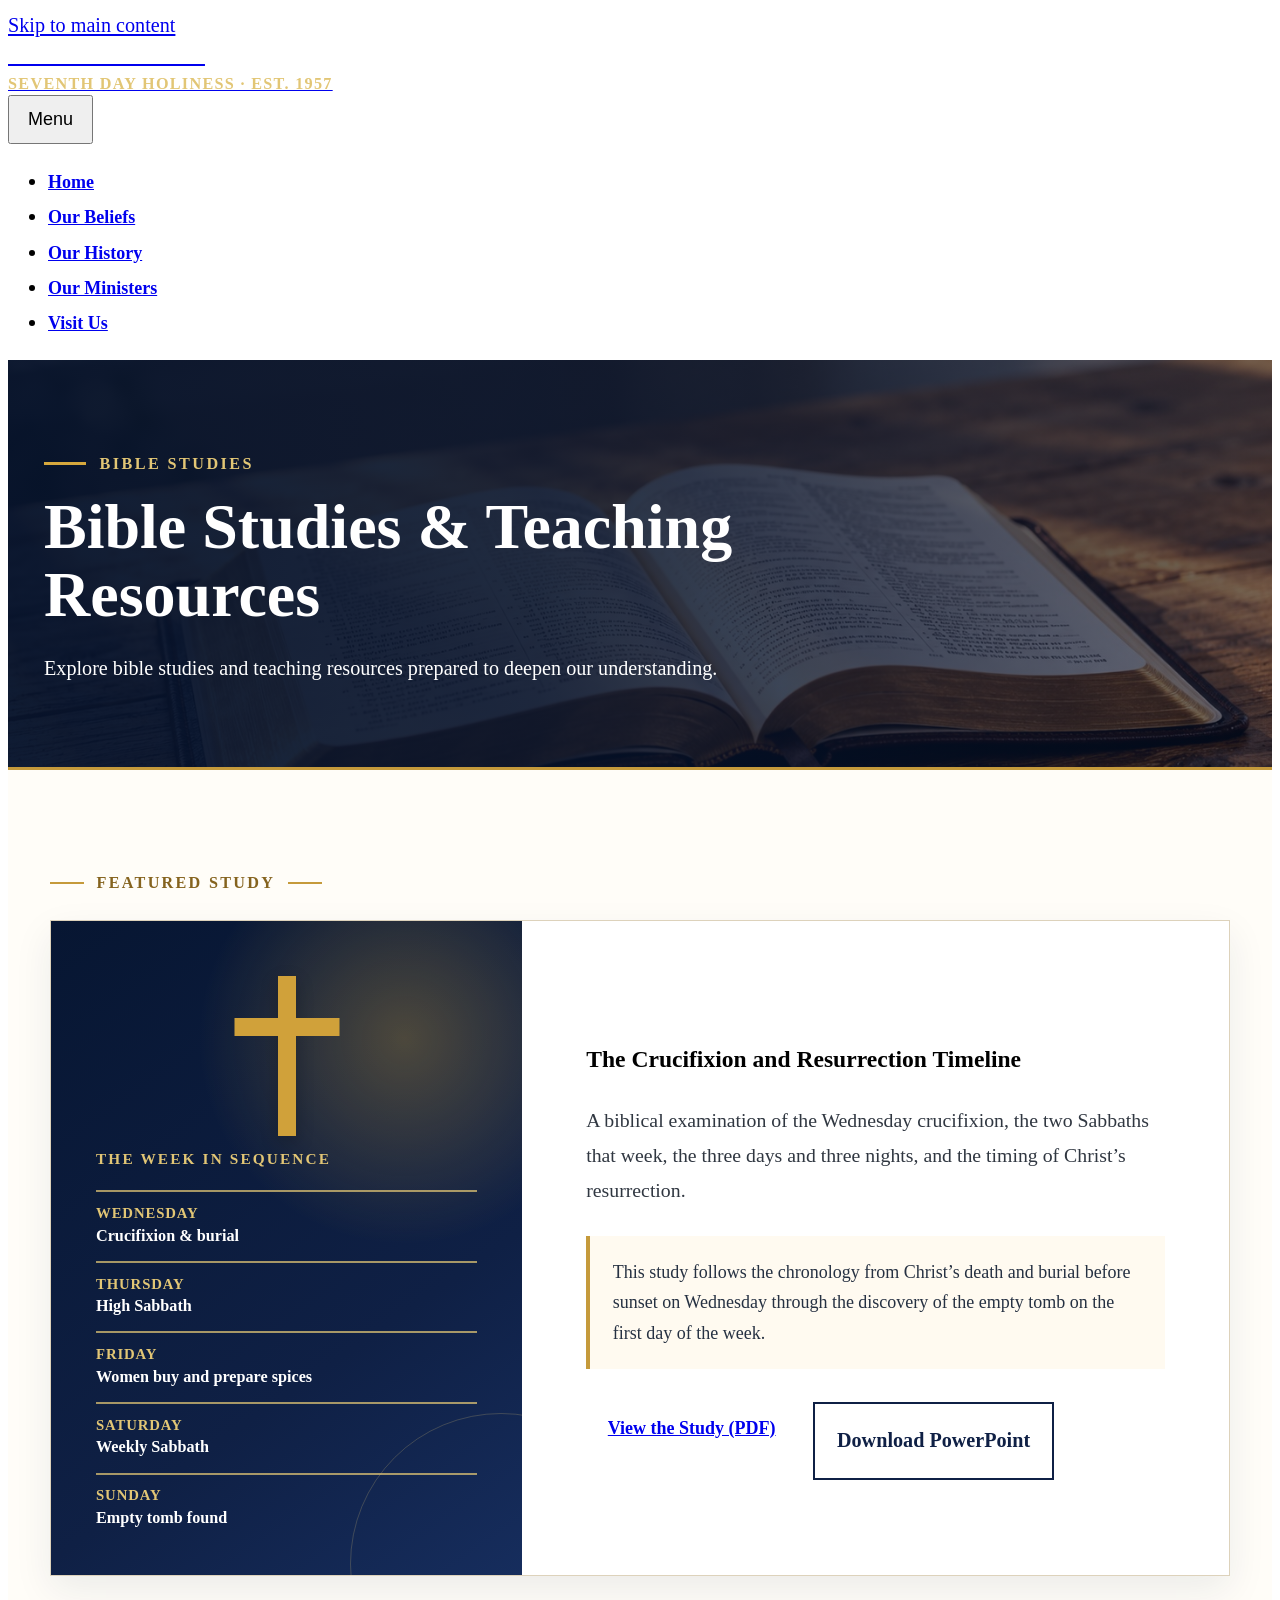
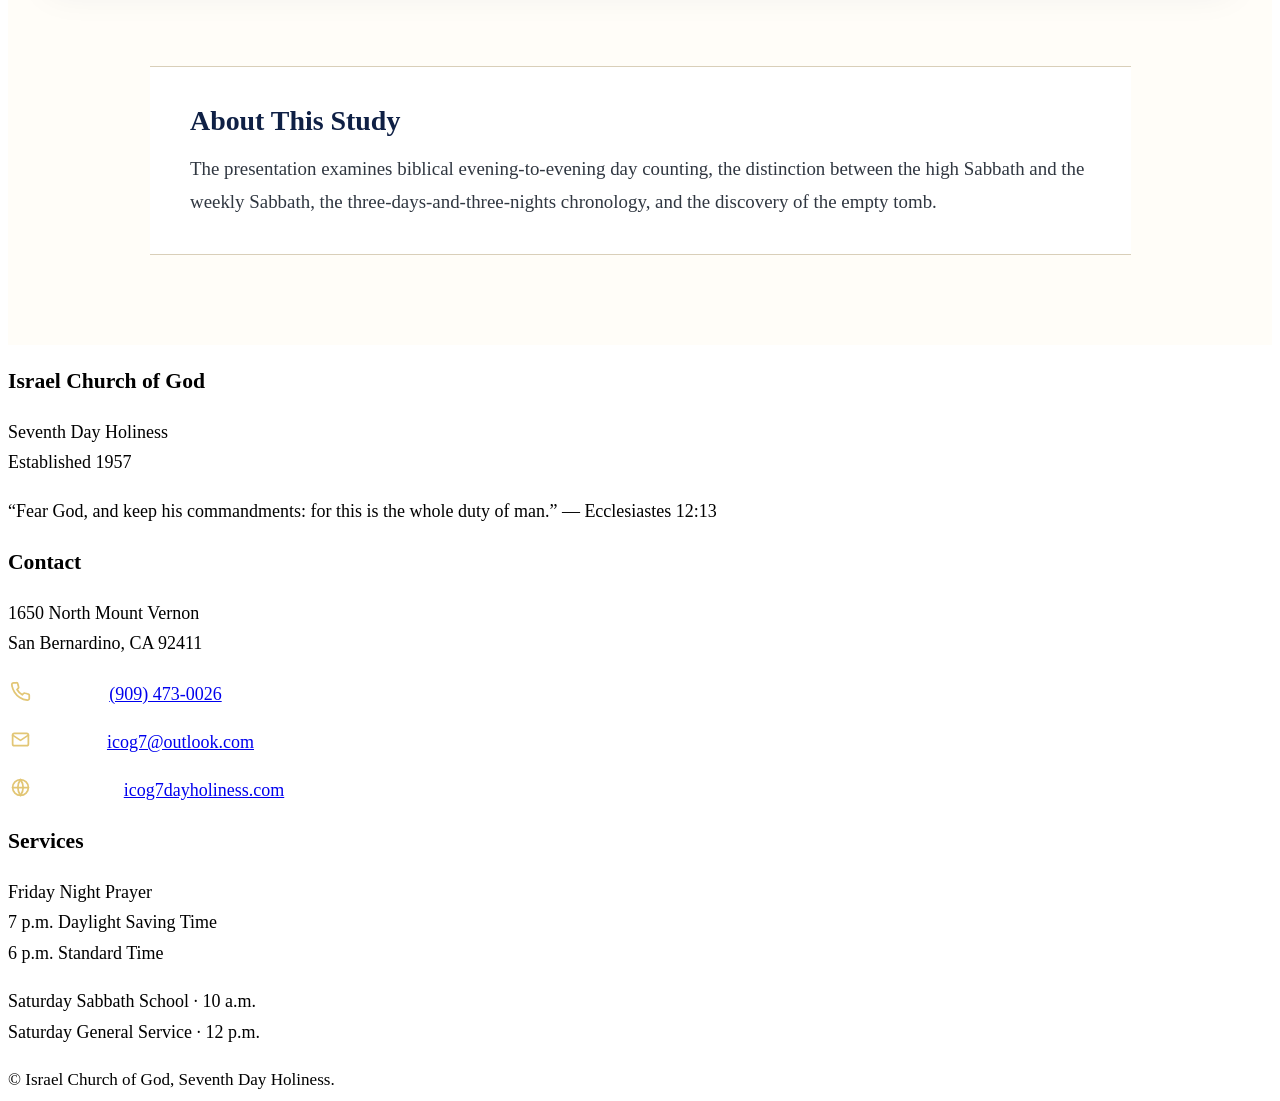
==== commit d5cdaab6: "Update bible-studies.html" ====
--- a/bible-studies.html
+++ b/bible-studies.html
@@ -758,9 +758,9 @@
 
 <div class="study-copy">
 
-<h2>
+<h3>
 The Crucifixion and Resurrection Timeline
-</h2>
+</h3>
 
 <p class="study-intro">
 A biblical examination of the Wednesday crucifixion,
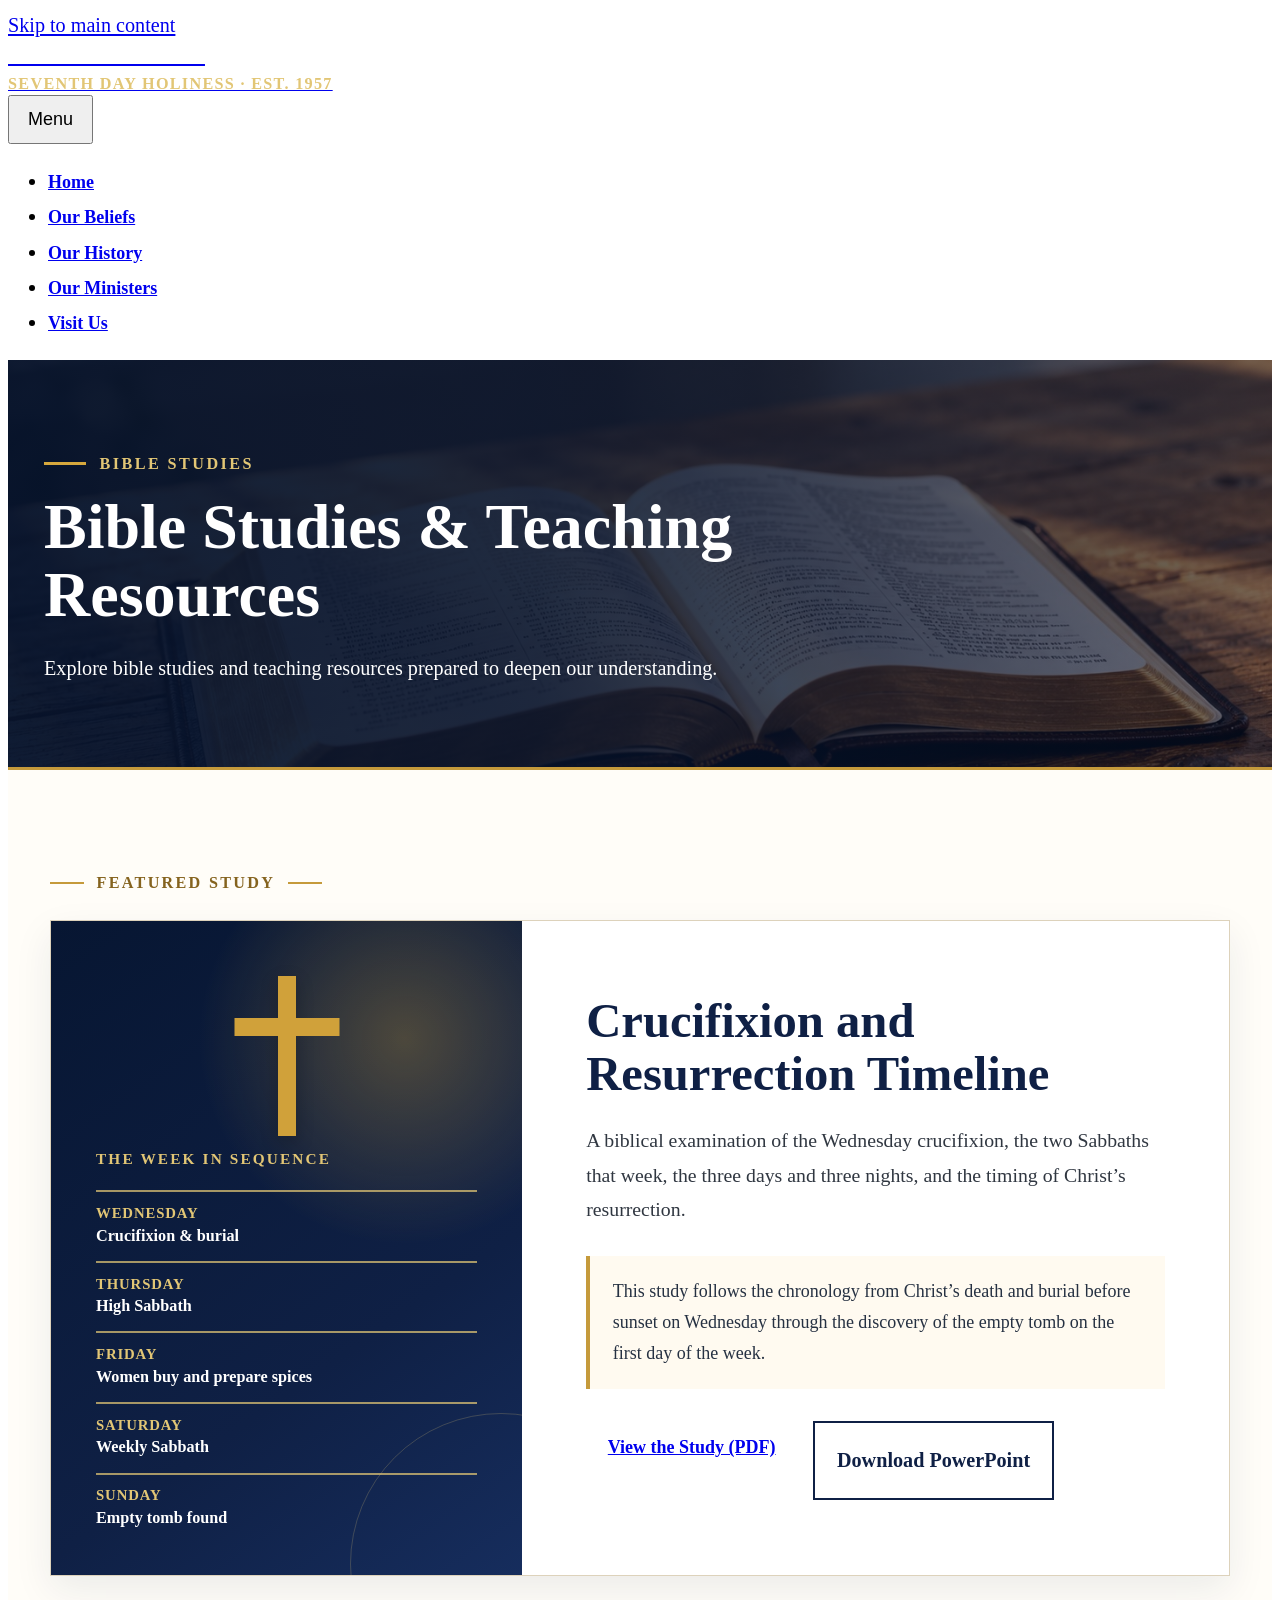
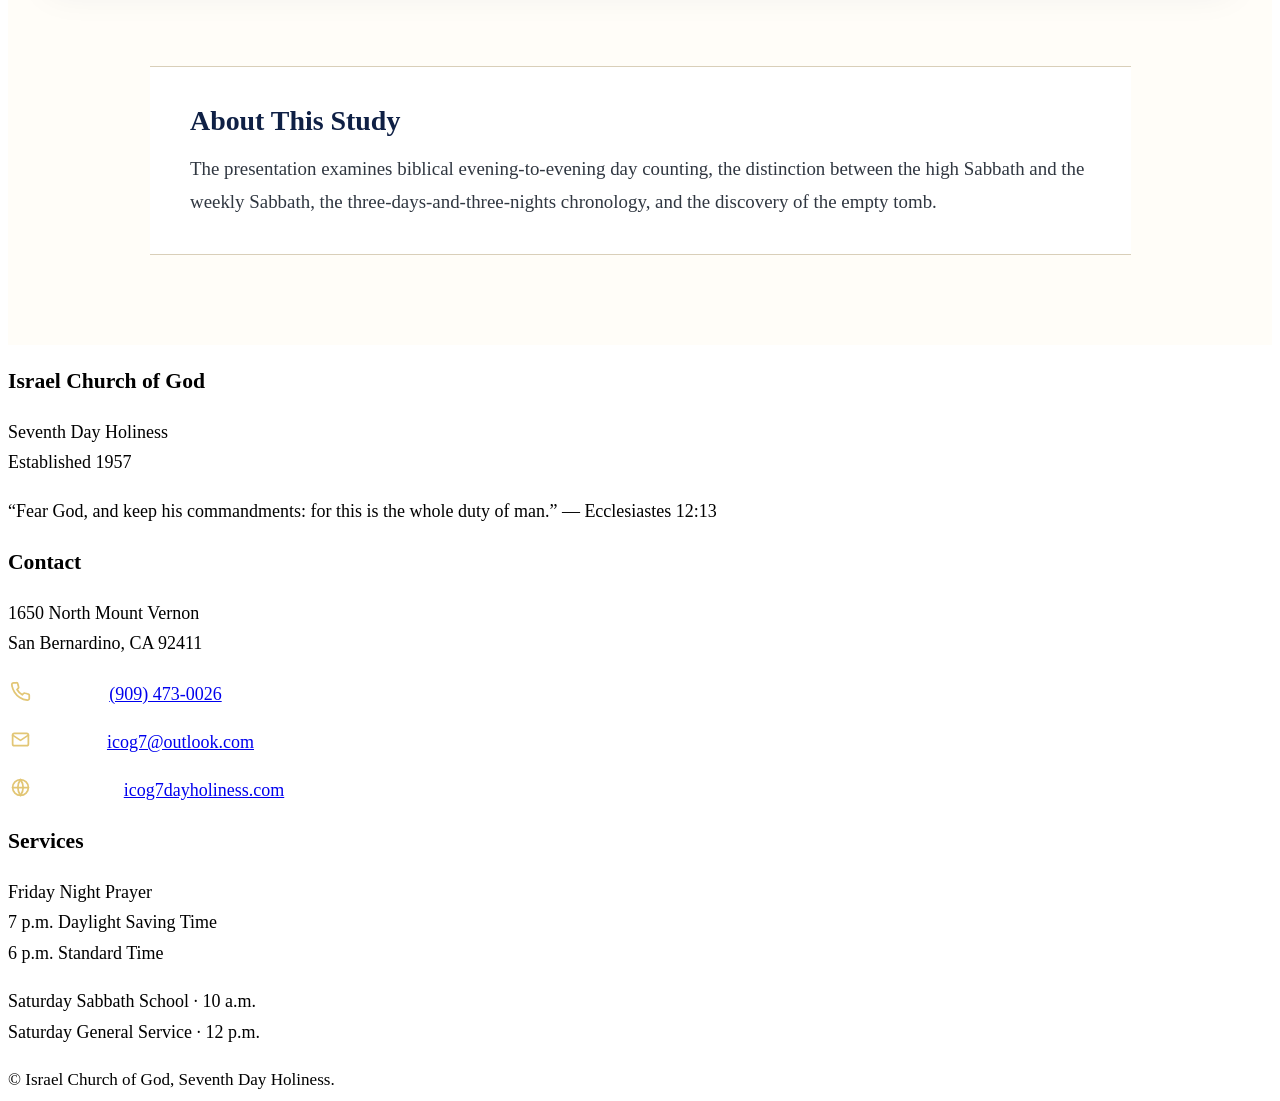
==== commit a82c0ad7: "Update bible-studies.html" ====
--- a/bible-studies.html
+++ b/bible-studies.html
@@ -758,9 +758,9 @@
 
 <div class="study-copy">
 
-<h3>
-The Crucifixion and Resurrection Timeline
-</h3>
+<h2>
+Crucifixion and Resurrection Timeline
+</h2>
 
 <p class="study-intro">
 A biblical examination of the Wednesday crucifixion,
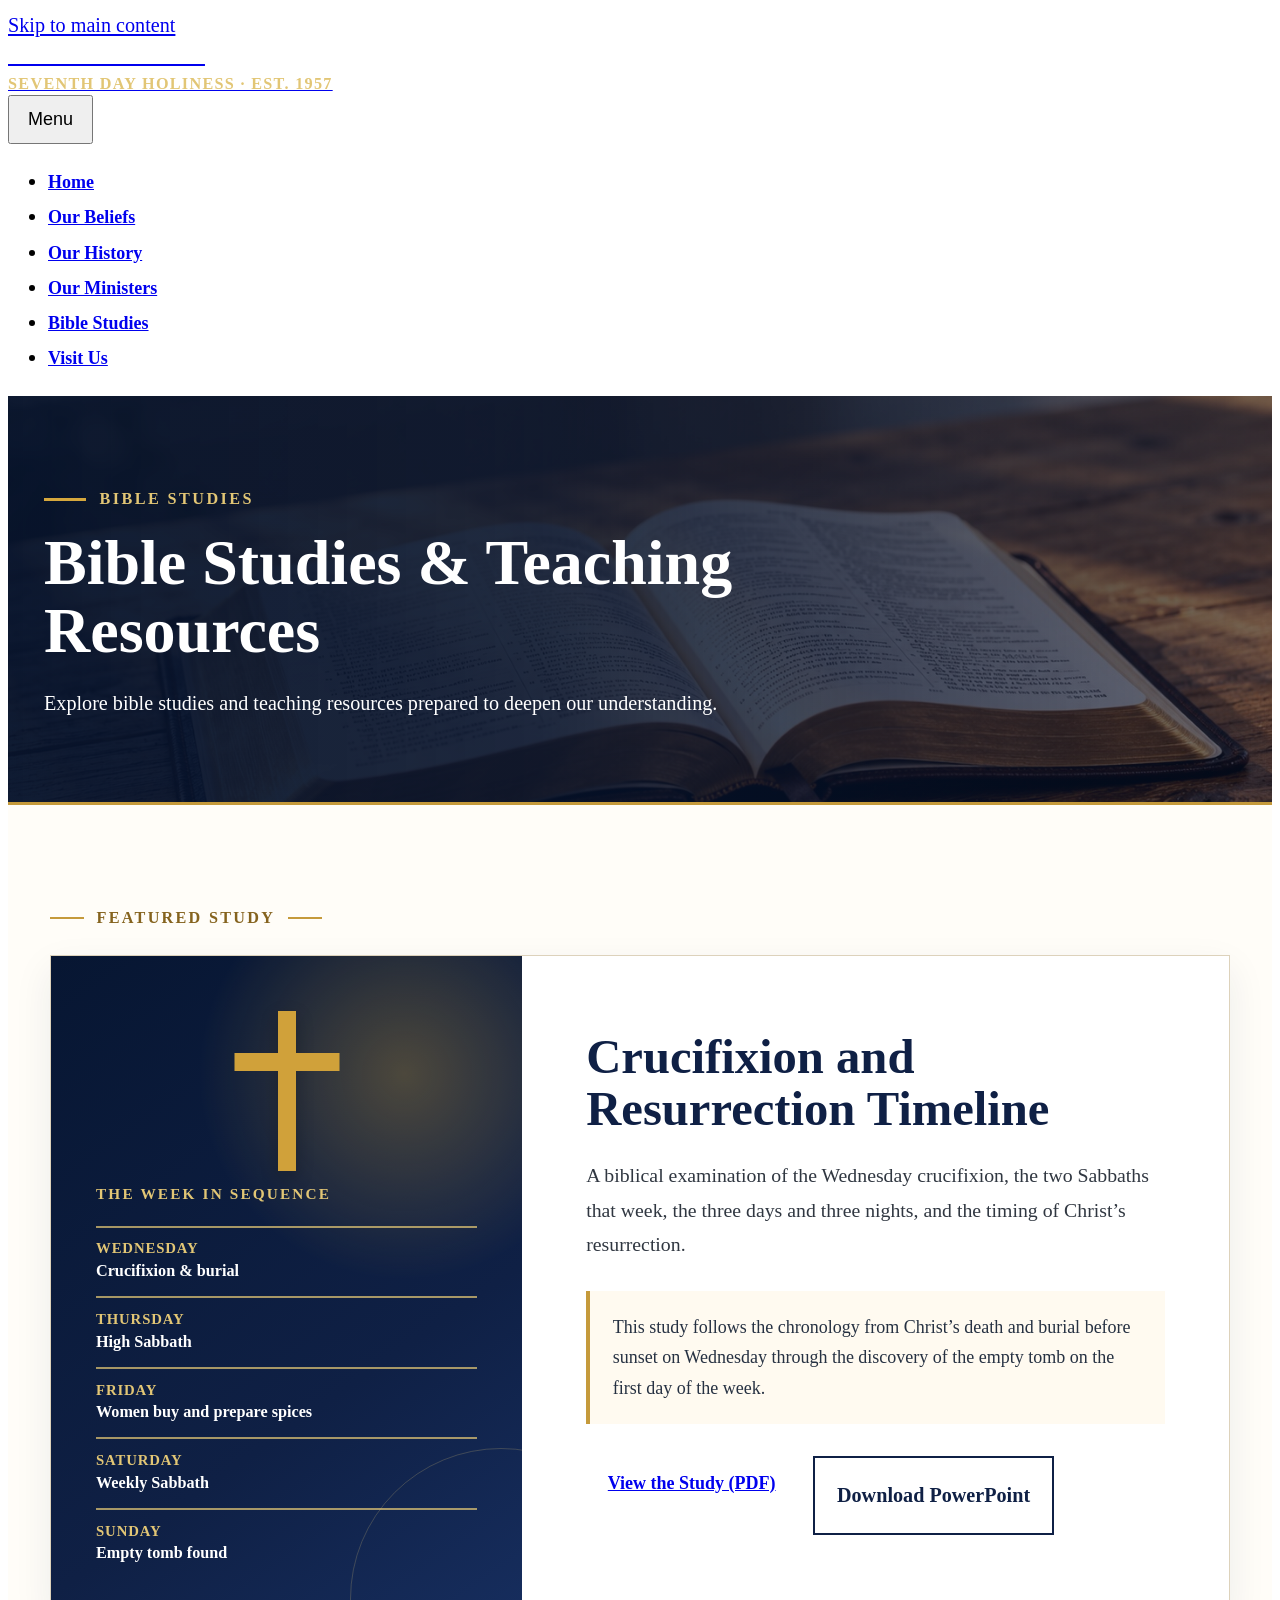
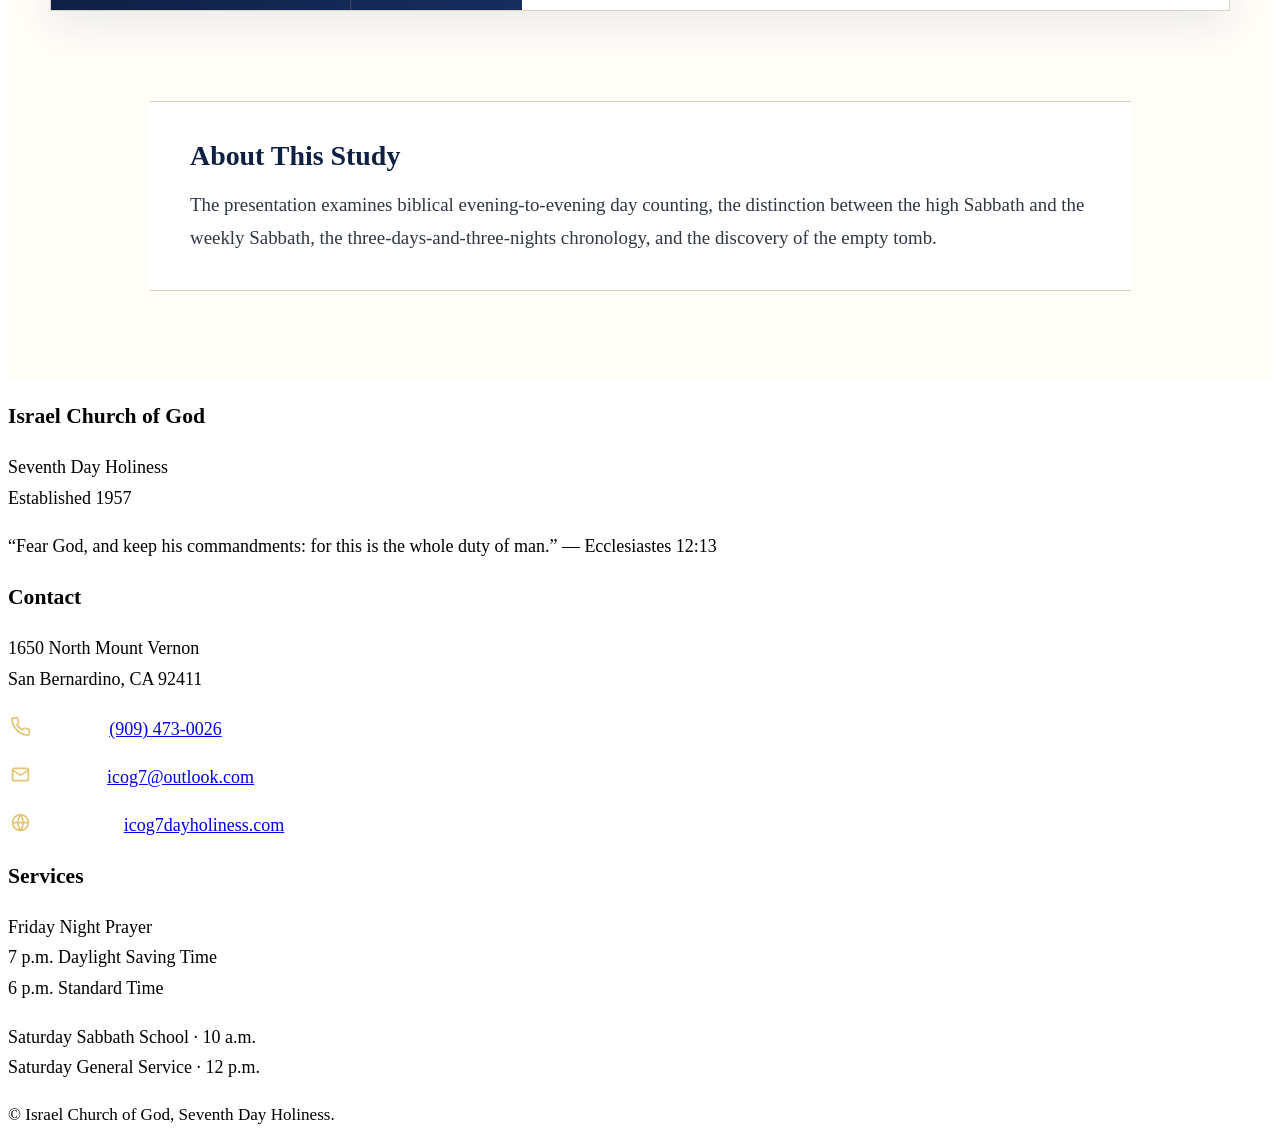
==== commit e4b5d81d: "Add Bible Studies to Bible Studies navigation" ====
--- a/bible-studies.html
+++ b/bible-studies.html
@@ -651,6 +651,12 @@
 </li>
 
 <li>
+<a href="bible-studies.html" aria-current="page">
+Bible Studies
+</a>
+</li>
+
+<li>
 <a href="visit.html">
 Visit Us
 </a>
